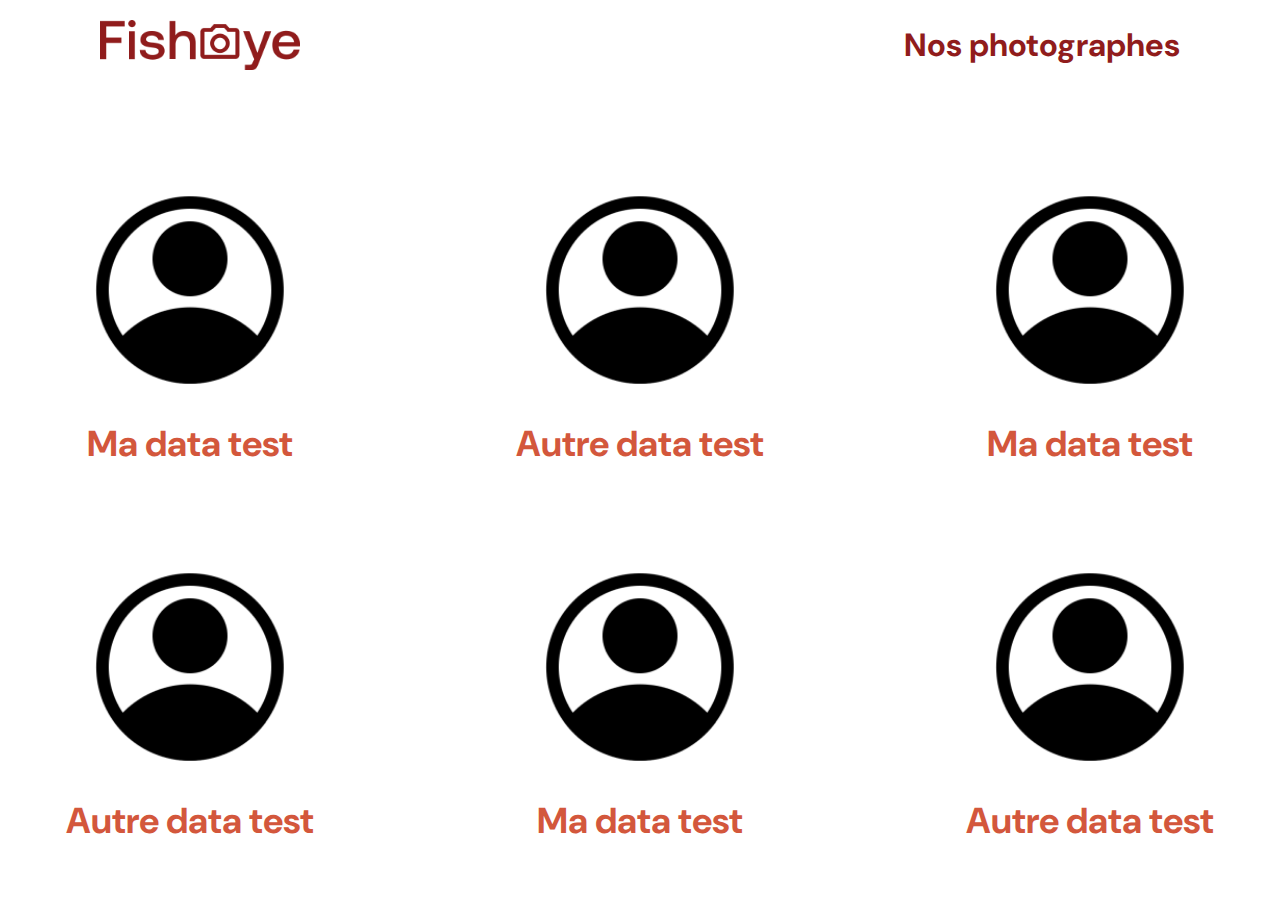
==== index.html @ fe6d7547 "first commit" ====
<!DOCTYPE html>
<html>
  <head>
    <link href="css/style.css" rel="stylesheet" type="text/css" />
    <meta charset="utf-8">
    <link rel="icon" type="image/png" href="assets/favicon.png">
    <link href="https://fonts.googleapis.com/css?family=DM+Sans&display=swap" rel="stylesheet">
    <title>Fisheye</title>
  </head>
  <body>
    <header>
        <img src="assets/images/logo.png" class="logo" />
        <h1>Nos photographes</h1>
    </header>
    <main id="main">
        <div class="photographer_section"></div>
    </main>
    <script src="scripts/factories/photographer.js"></script>
    <script src="scripts/pages/index.js"></script>
  </body>
</html>
---- css/style.css ----
@import url("photographer.css");

body {
    font-family: "DM Sans", sans-serif;
    margin: 0;
}


header {
    display: flex;
    flex-direction: row;
    justify-content: space-between;
    align-items: center;
    height: 90px;
}

h1 {
    color: #901C1C;
    margin-right: 100px;
}

.logo {
    height: 50px;
    margin-left: 100px;
}

.photographer_section {
    display: grid;
    grid-template-columns: 1fr 1fr 1fr;
    gap: 70px;
    margin-top: 100px;
}

.photographer_section article {
    justify-self: center;
    display: flex;
    justify-content: center;
    align-items: center;
    flex-direction: column;
}

.photographer_section article h2 {
    color: #D3573C;
    font-size: 36px;
}

.photographer_section article img {
    height: 200px;
    width: 200px;
}
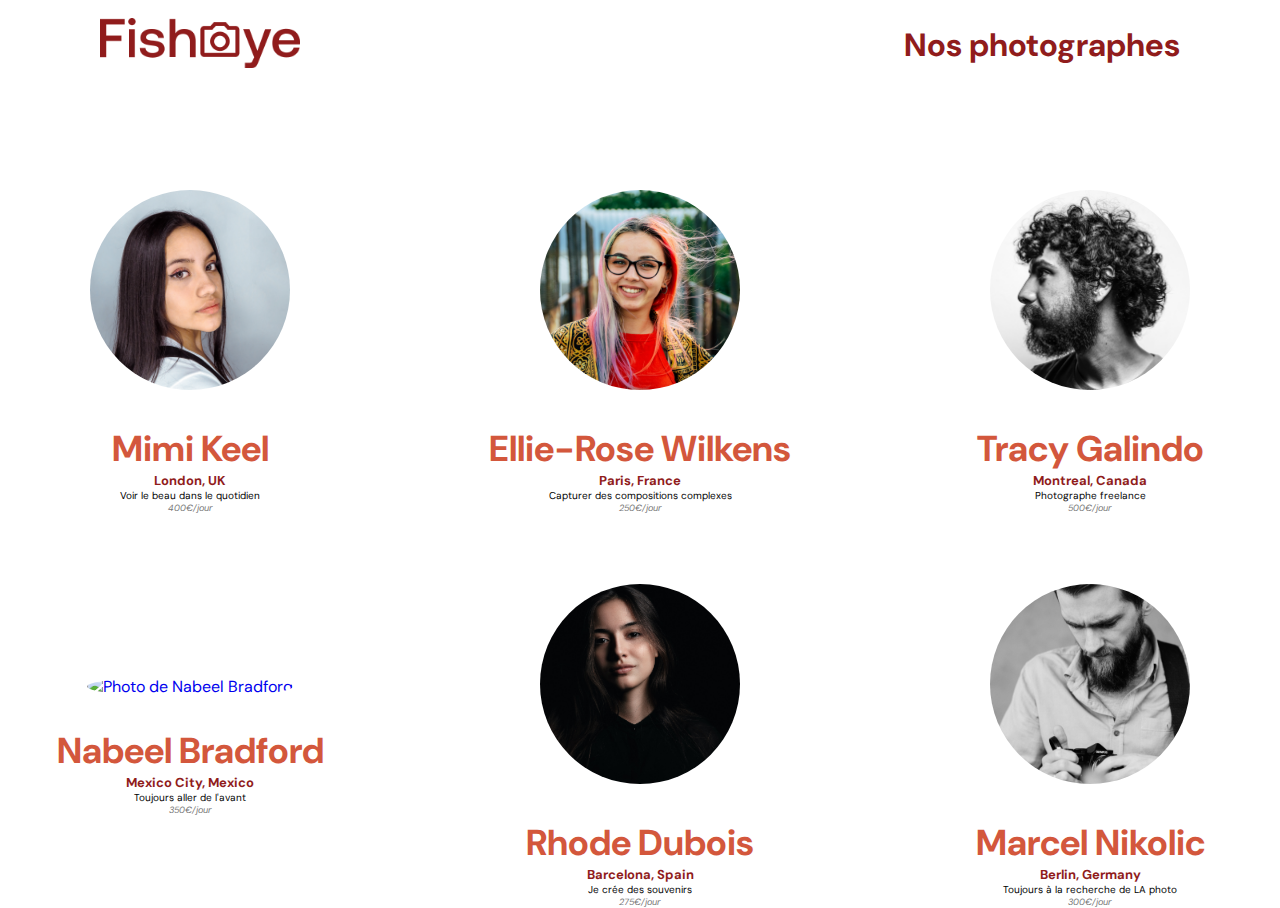
==== commit bcf1418f: "aria-lable added on home" ====
--- a/index.html
+++ b/index.html
@@ -9,7 +9,7 @@
   </head>
   <body>
     <header>
-        <img src="assets/images/logo.png" class="logo" />
+        <a href="/"><img src="assets/images/logo.png" class="logo" /></a>
         <h1>Nos photographes</h1>
     </header>
     <main id="main">
--- a/css/style.css
+++ b/css/style.css
@@ -24,6 +24,11 @@
     margin-left: 100px;
 }
 
+.photographer_card {
+    text-decoration: none;
+    text-align: center;
+}
+
 .photographer_section {
     display: grid;
     grid-template-columns: 1fr 1fr 1fr;
@@ -42,9 +47,31 @@
 .photographer_section article h2 {
     color: #D3573C;
     font-size: 36px;
+    margin-bottom: 0;
+}
+
+.photographer_section article h3 {
+    color: #901C1C;
+    font-size: 13px;
+    margin: 0;
+}
+
+.photographer_section article p {
+    color: #000000;
+    font-size: 10px;
+    margin: 0;
+}
+
+.price {
+    color: #757575;
+    font-size: 9px;
+    font-style: italic;
+    margin: 0;
 }
 
 .photographer_section article img {
     height: 200px;
     width: 200px;
+    border-radius: 50%;
+    object-fit: cover;
 }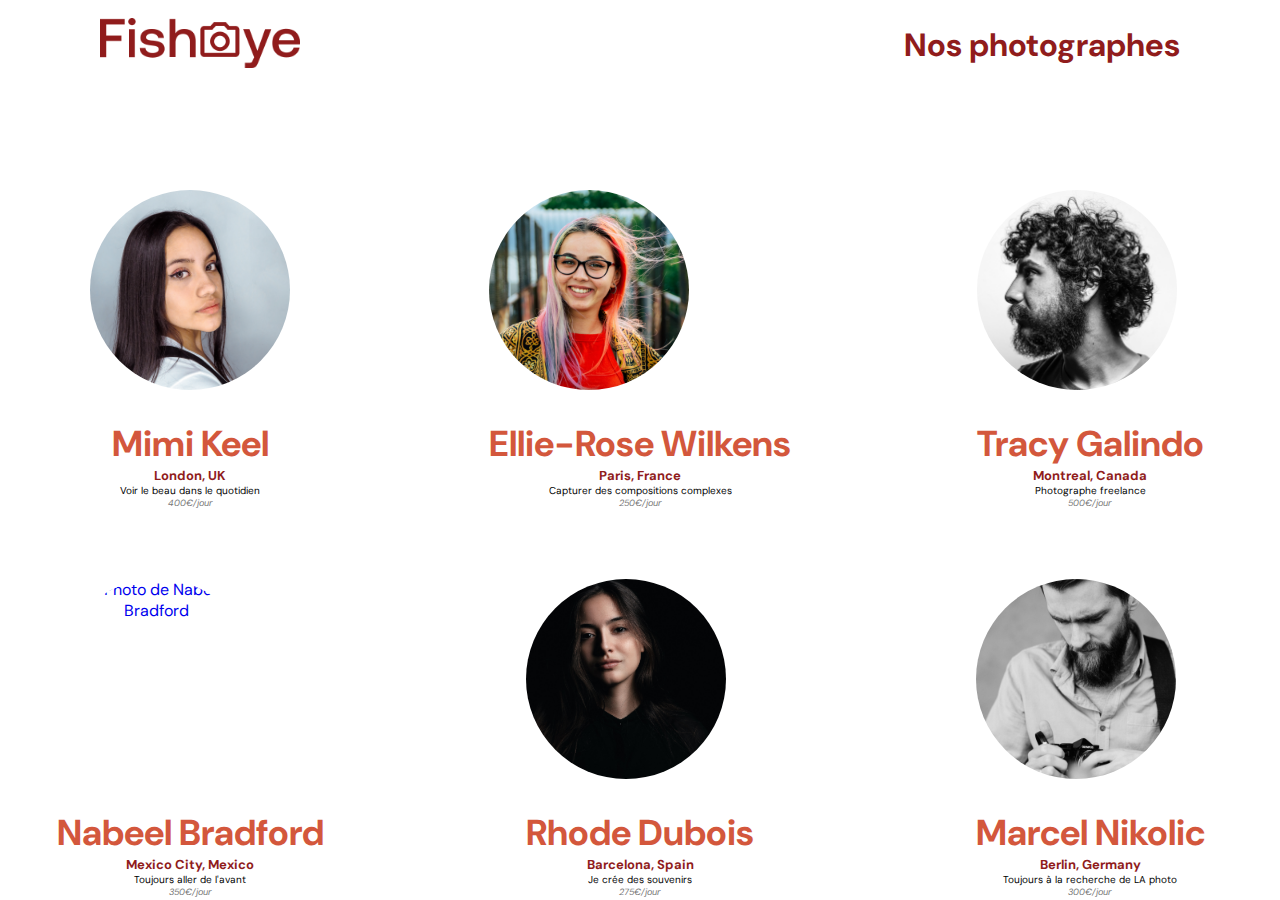
==== commit 720019c2: "starting adding medias on photograĥer page" ====
--- a/index.html
+++ b/index.html
@@ -1,21 +1,21 @@
 <!DOCTYPE html>
-<html>
+<html lang="fr">
   <head>
     <link href="css/style.css" rel="stylesheet" type="text/css" />
-    <meta charset="utf-8">
+    <meta http-equiv="Content-Type" content="text/html; charset=utf-8"/>
     <link rel="icon" type="image/png" href="assets/favicon.png">
     <link href="https://fonts.googleapis.com/css?family=DM+Sans&display=swap" rel="stylesheet">
     <title>Fisheye</title>
   </head>
   <body>
     <header>
-        <a href="/"><img src="assets/images/logo.png" class="logo" /></a>
+        <a href="/"><img src="assets/images/logo.png" class="logo" alt="Fisheye logo"/></a>
         <h1>Nos photographes</h1>
     </header>
     <main id="main">
         <div class="photographer_section"></div>
     </main>
-    <script src="scripts/factories/photographer.js"></script>
+    <script src="scripts/factories/photographerFactory.js"></script>
     <script src="scripts/pages/index.js"></script>
   </body>
 </html>
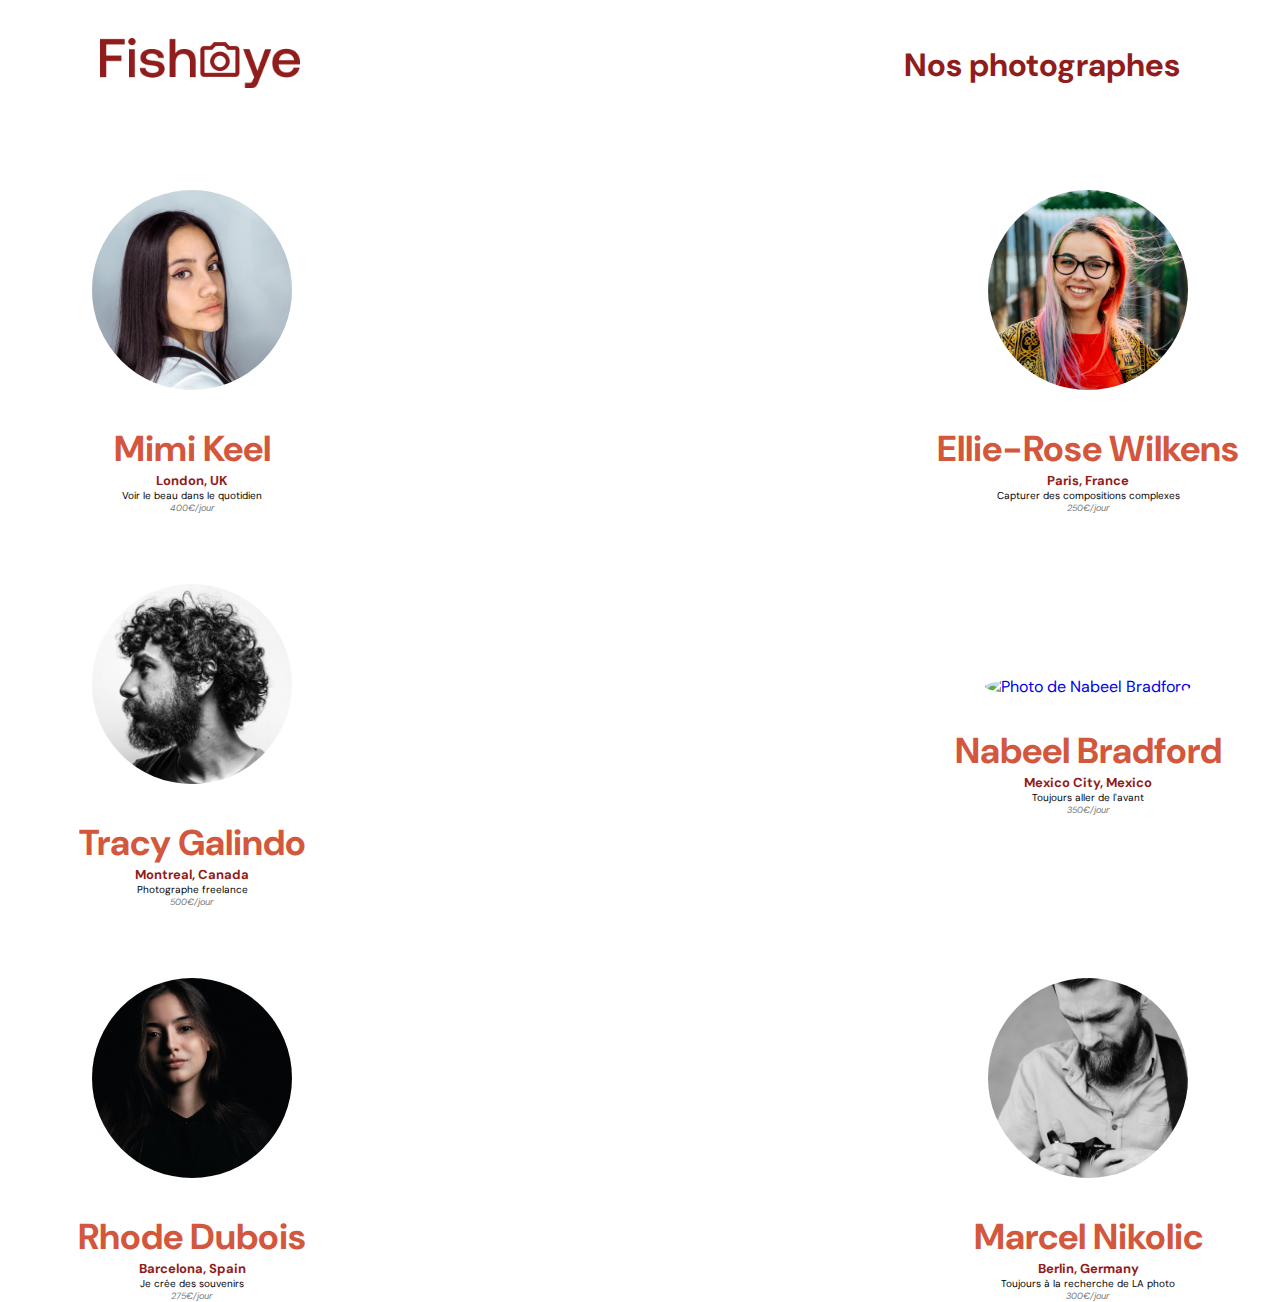
==== commit dc373282: "trying to implement filters (not working yet)" ====
--- a/index.html
+++ b/index.html
@@ -1,21 +1,25 @@
 <!DOCTYPE html>
 <html lang="fr">
-  <head>
-    <link href="css/style.css" rel="stylesheet" type="text/css" />
-    <meta http-equiv="Content-Type" content="text/html; charset=utf-8"/>
-    <link rel="icon" type="image/png" href="assets/favicon.png">
-    <link href="https://fonts.googleapis.com/css?family=DM+Sans&display=swap" rel="stylesheet">
-    <title>Fisheye</title>
-  </head>
-  <body>
-    <header>
-        <a href="/"><img src="assets/images/logo.png" class="logo" alt="Fisheye logo"/></a>
-        <h1>Nos photographes</h1>
-    </header>
-    <main id="main">
-        <div class="photographer_section"></div>
-    </main>
-    <script src="scripts/factories/photographerFactory.js"></script>
-    <script src="scripts/pages/index.js"></script>
-  </body>
-</html>
+
+<head>
+  <link href="css/style.css" rel="stylesheet" type="text/css" />
+  <link href="css/index.css" rel="stylesheet" type="text/css" />
+  <meta http-equiv="Content-Type" content="text/html; charset=utf-8" />
+  <link rel="icon" type="image/png" href="assets/favicon.png">
+  <link href="https://fonts.googleapis.com/css?family=DM+Sans&display=swap" rel="stylesheet">
+  <title>Fisheye</title>
+</head>
+
+<body>
+  <header>
+    <a href="" aria-label="Link to homepage"><img src="assets/images/logo.png" class="logo" alt="Fisheye logo" /></a>
+    <h1>Nos photographes</h1>
+  </header>
+  <main id="main">
+    <div class="photographer_section"></div>
+  </main>
+  <script src="scripts/factories/photographerFactory.js"></script>
+  <script src="scripts/pages/index.js"></script>
+</body>
+
+</html>--- a/css/style.css
+++ b/css/style.css
@@ -1,5 +1,3 @@
-@import url("photographer.css");
-
 body {
     font-family: "DM Sans", sans-serif;
     margin: 0;
@@ -12,6 +10,7 @@
     justify-content: space-between;
     align-items: center;
     height: 90px;
+    margin-top: 20px;
 }
 
 h1 {
@@ -23,55 +22,3 @@
     height: 50px;
     margin-left: 100px;
 }
-
-.photographer_card {
-    text-decoration: none;
-    text-align: center;
-}
-
-.photographer_section {
-    display: grid;
-    grid-template-columns: 1fr 1fr 1fr;
-    gap: 70px;
-    margin-top: 100px;
-}
-
-.photographer_section article {
-    justify-self: center;
-    display: flex;
-    justify-content: center;
-    align-items: center;
-    flex-direction: column;
-}
-
-.photographer_section article h2 {
-    color: #D3573C;
-    font-size: 36px;
-    margin-bottom: 0;
-}
-
-.photographer_section article h3 {
-    color: #901C1C;
-    font-size: 13px;
-    margin: 0;
-}
-
-.photographer_section article p {
-    color: #000000;
-    font-size: 10px;
-    margin: 0;
-}
-
-.price {
-    color: #757575;
-    font-size: 9px;
-    font-style: italic;
-    margin: 0;
-}
-
-.photographer_section article img {
-    height: 200px;
-    width: 200px;
-    border-radius: 50%;
-    object-fit: cover;
-}--- a/css/index.css
+++ b/css/index.css
@@ -0,0 +1,54 @@
+.photographer_card {
+    text-decoration: none;
+    text-align: center;
+}
+
+.photographer_section {
+    display: flex;
+    flex-direction: row;
+    justify-content: space-between;
+    gap: 70px;
+    margin-top: 80px;
+    flex-wrap: wrap;
+}
+
+.photographer_section article {
+    width:30%;
+    justify-self: center;
+    display: flex;
+    justify-content: center;
+    align-items: center;
+    flex-direction: column;
+}
+
+.photographer_section article h2 {
+    color: #D3573C;
+    font-size: 36px;
+    margin-bottom: 0;
+}
+
+.photographer_section article h3 {
+    color: #901C1C;
+    font-size: 13px;
+    margin: 0;
+}
+
+.photographer_section article p {
+    color: #000000;
+    font-size: 10px;
+    margin: 0;
+}
+
+.price {
+    color: #757575;
+    font-size: 9px;
+    font-style: italic;
+    margin: 0;
+}
+
+.photographer_section article img {
+    height: 200px;
+    width: 200px;
+    border-radius: 50%;
+    object-fit: cover;
+}